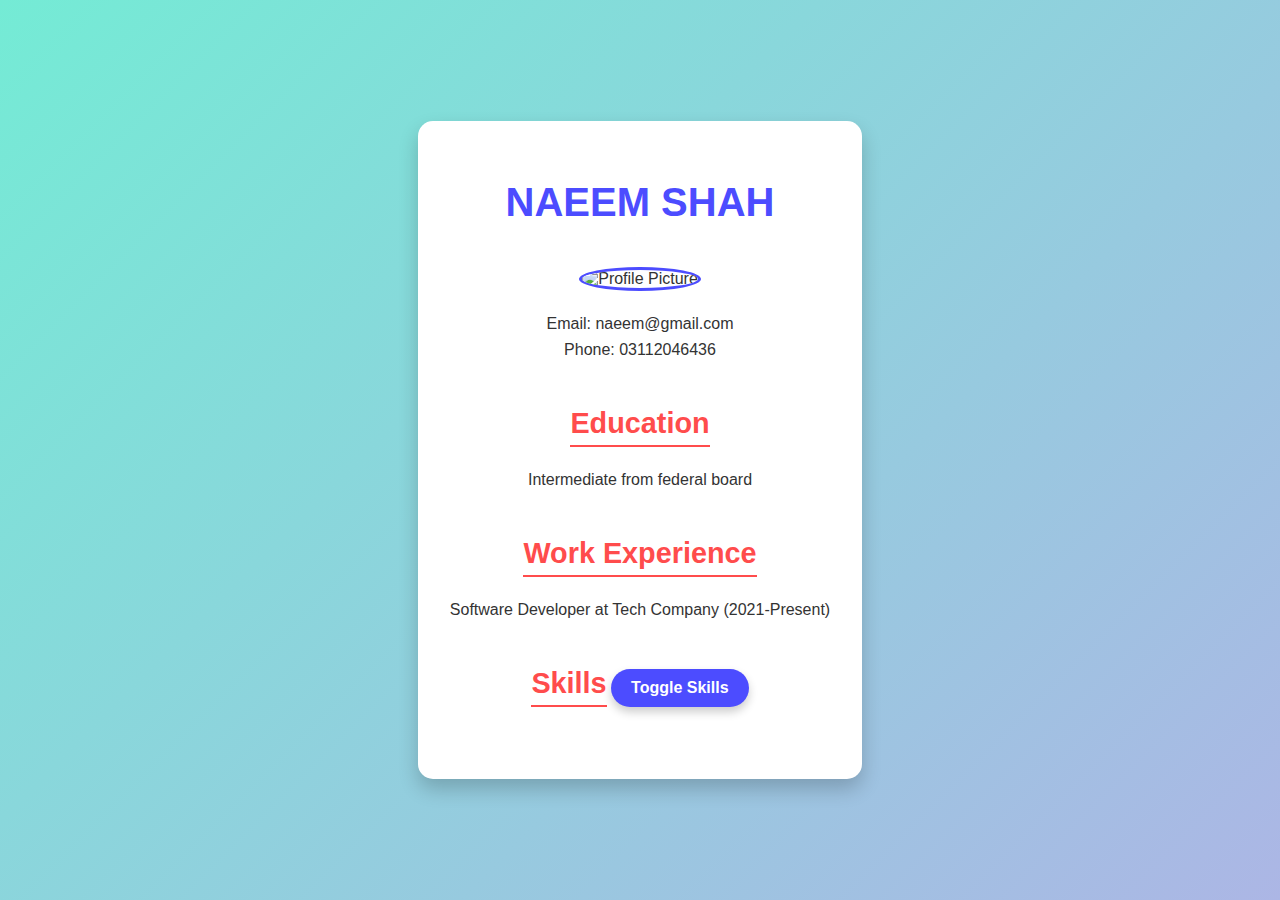
==== Milestone 1&2/index.html @ 614fdc7c "Add files via upload" ====
<!DOCTYPE html>
<html lang="en">
<head>
    <meta charset="UTF-8">
    <meta name="viewport" content="width=device-width, initial-scale=1.0">
    <link rel="stylesheet" href="style.css">
    <title>Interactive Resume</title>
</head>
<body>

    <div class="container">
        <header>
            <h1>NAEEM SHAH</h1>
            <img src="Profile.jpg" alt="Profile Picture" class="profile-img">
            <p>Email: naeem@gmail.com</p>
            <p>Phone: 03112046436</p>
        </header>

        <section>
            <h2>Education</h2>
            <p>Intermediate from federal board</p>
        </section>

        <section>
            <h2>Work Experience</h2>
            <p>Software Developer at Tech Company (2021-Present)</p>
        </section>

        <section>
            <h2>Skills</h2>
                
                <button id="toggle-skills">Toggle Skills</button>
           
            <div id="skills" class="hidden">
                <ul>
                    <li>JavaScript</li>
                    <li>TypeScript</li>
                    <li>HTML/CSS</li>
                    <li>React</li>
                </ul>
            </div>
        </section>
    </div>

    <script src="script.js"></script>
</body>
</html>
---- Milestone 1&2/style.css ----
/* style.css */
body {
    margin: 0;
    font-family: 'Poppins', sans-serif;
    background: linear-gradient(135deg, #74ebd5, #acb6e5);
    color: #333;
    display: flex;
    justify-content: center;
    align-items: center;
    min-height: 100vh;
    overflow-y: auto; /* Enable vertical scrolling */
}

.container {
    background: #fff;
    padding: 2rem;
    border-radius: 15px;
    box-shadow: 0 10px 20px rgba(0, 0, 0, 0.2);
    max-width: 500px;
    text-align: center;
    transition: transform 0.3s;
}

.container:hover {
    transform: scale(1.05);
}

header h1 {
    font-size: 2.5rem;
    color: #4c4cff;
    font-weight: bold;
}

.profile-img {
    width: 120px;
    height: 120px;
    border-radius: 50%;
    margin: 1rem auto;
    border: 3px solid #4c4cff;
}

p {
    margin: 0.5rem 0;
}

section {
    margin: 1.5rem 0;
}

section h2 {
    font-size: 1.8rem;
    color: #ff4c4c;
    margin-bottom: 1rem;
    border-bottom: 2px solid #ff4c4c;
    display: inline-block;
    padding-bottom: 5px;
}

ul {
    list-style: none;
    padding: 0;
}

ul li {
    background: #ffefa0;
    padding: 0.5rem;
    margin: 0.5rem 0;
    border-radius: 5px;
    box-shadow: 0 3px 6px rgba(0, 0, 0, 0.1);
    font-weight: bold;
    color: #333;
}

button {
    padding: 10px 20px;
    background: #4c4cff;
    color: white;
    border: none;
    border-radius: 25px;
    cursor: pointer;
    font-size: 1rem;
    font-weight: bold;
    box-shadow: 0 5px 10px rgba(0, 0, 0, 0.2);
    transition: all 0.3s;
}

button:hover {
    background: #ff4c4c;
    transform: translateY(-3px);
}

#skills.hidden {
    display: none;
}

@media (max-width: 768px) {
    .container {
        padding: 1rem;
        max-width: 90%;
    }

    header h1 {
        font-size: 2rem;
    }

    section h2 {
        font-size: 1.5rem;
    }

    button {
        font-size: 0.9rem;
        padding: 8px 15px;
    }
}
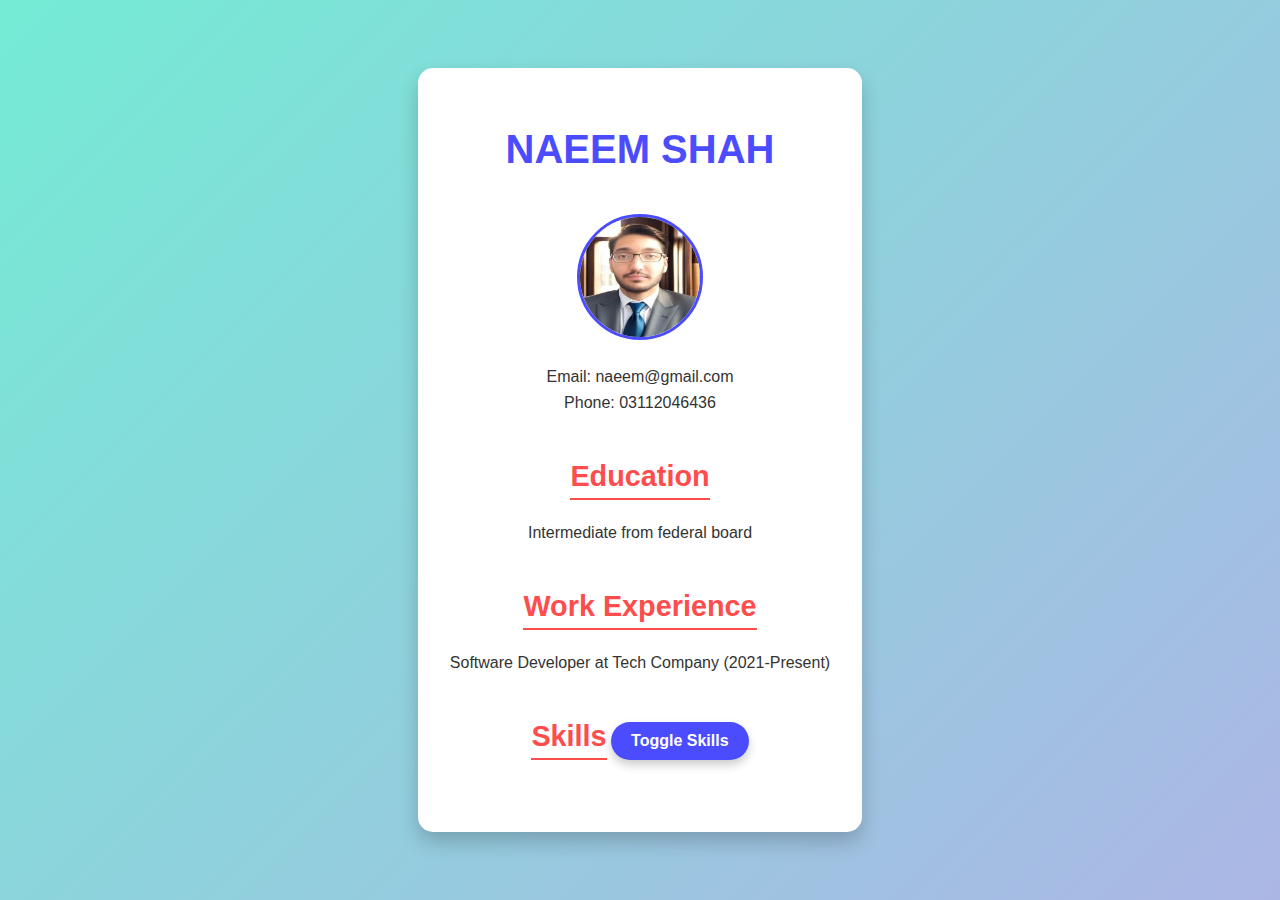
==== commit 3ba81f57: "Update index.html" ====
--- a/Milestone 1&2/index.html
+++ b/Milestone 1&2/index.html
@@ -11,7 +11,7 @@
     <div class="container">
         <header>
             <h1>NAEEM SHAH</h1>
-            <img src="Profile.jpg" alt="Profile Picture" class="profile-img">
+            <img src="Profile.JPG" alt="Profile Picture" class="profile-img">
             <p>Email: naeem@gmail.com</p>
             <p>Phone: 03112046436</p>
         </header>
